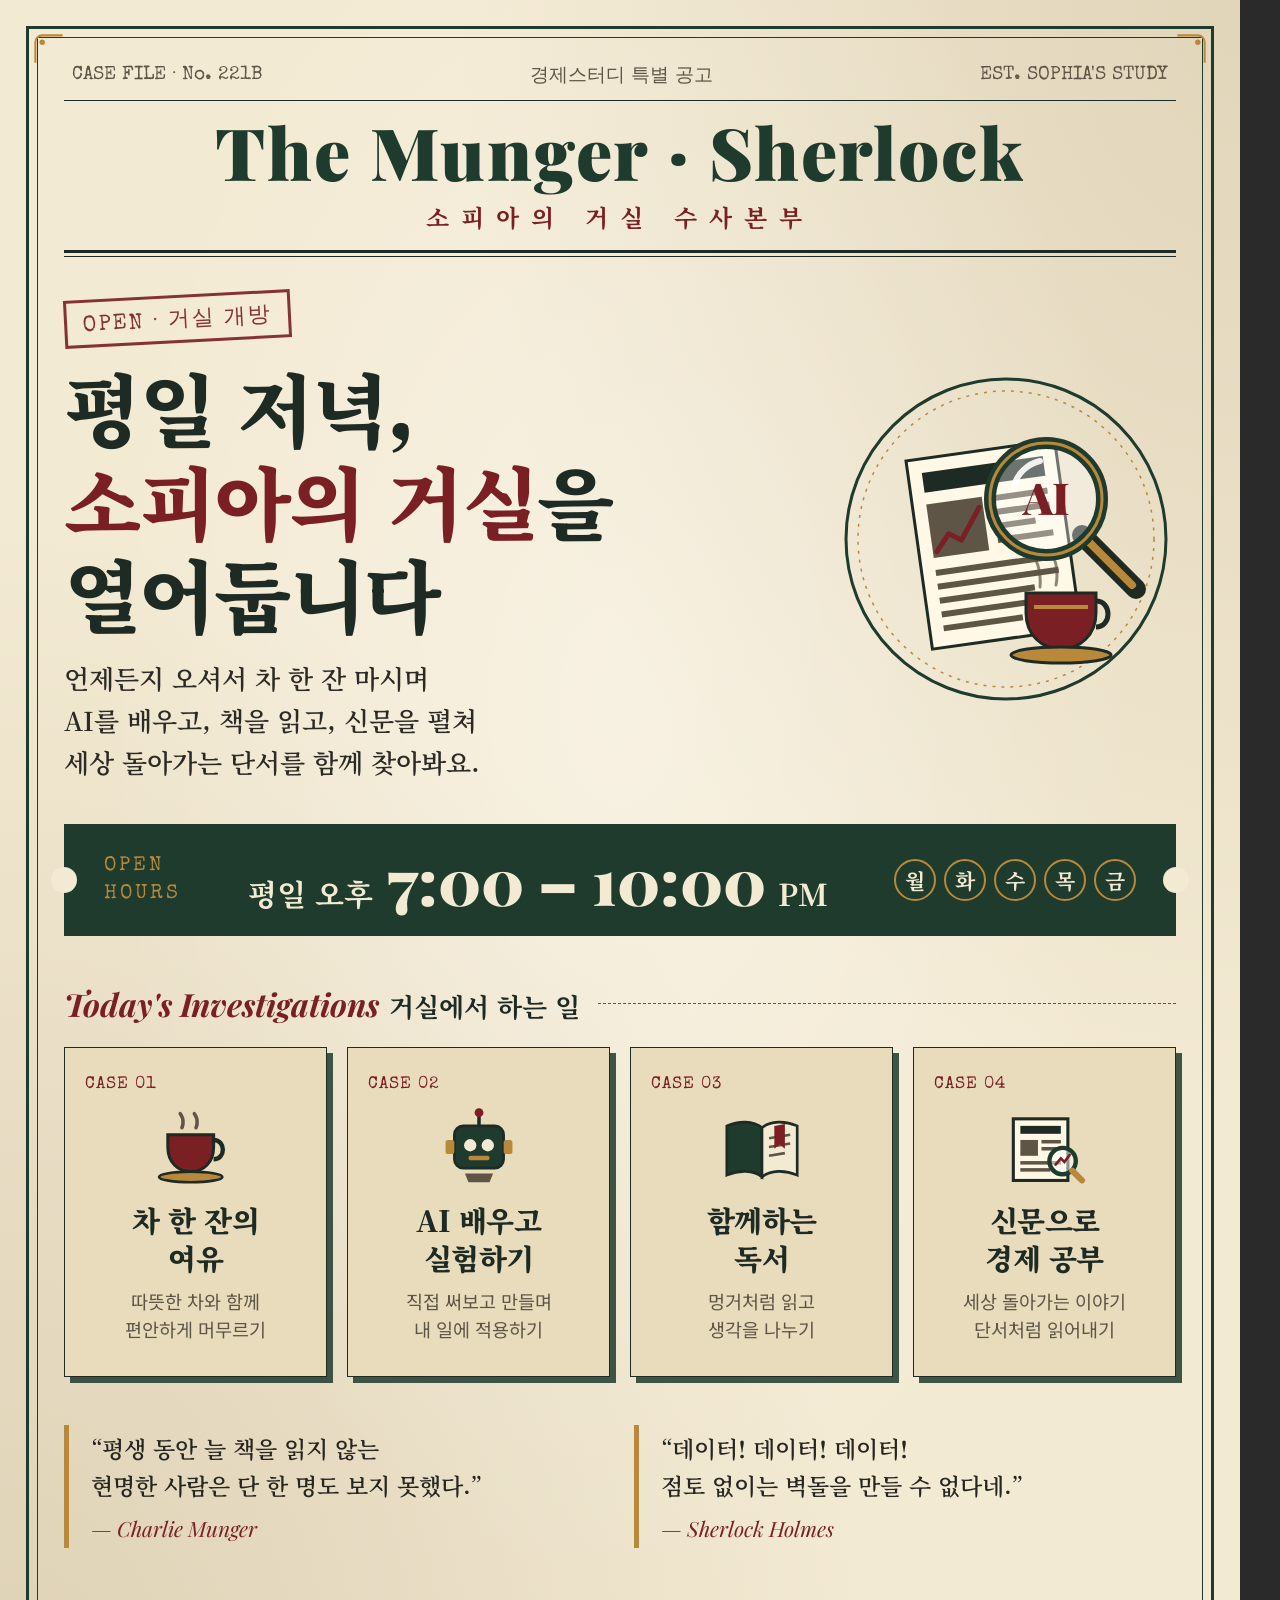
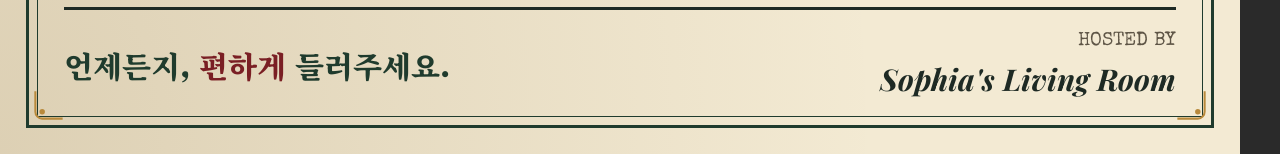
==== poster/sophia-living-room.html @ 951ad438 "Add Munger-Sherlock poster for Sophia's living room study Co-Authored-By: Claude Opus 5.5 <noreply@a" ====
<!DOCTYPE html>
<html lang="ko">
<head>
<meta charset="UTF-8">
<title>소피아의 거실</title>
<link href="https://fonts.googleapis.com/css2?family=Noto+Serif+KR:wght@400;600;700;900&family=Noto+Sans+KR:wght@400;500;700&family=Playfair+Display:ital,wght@0,700;0,900;1,400;1,700&family=Special+Elite&display=swap" rel="stylesheet">
<style>
  :root{
    --paper:#F3EAD3; --paper2:#E9DCBC; --ink:#1E2A24; --green:#1F3B2D;
    --burgundy:#7A1F24; --gold:#B8893B; --muted:#5E5546;
  }
  *{box-sizing:border-box;margin:0;padding:0}
  body{background:#2a2a2a}
  .poster{
    width:1240px;height:1754px;position:relative;overflow:hidden;
    background:
      radial-gradient(ellipse at 50% 40%, rgba(255,255,255,.35), transparent 60%),
      radial-gradient(ellipse at 0% 100%, rgba(120,90,40,.18), transparent 50%),
      radial-gradient(ellipse at 100% 0%, rgba(120,90,40,.15), transparent 45%),
      var(--paper);
    color:var(--ink);font-family:'Noto Serif KR',serif;
    padding:56px 64px;
  }
  .frame{position:absolute;inset:26px;border:3px solid var(--green);pointer-events:none}
  .frame::after{content:"";position:absolute;inset:8px;border:1px solid var(--green)}
  .corner{position:absolute;width:30px;height:30px;color:var(--gold)}
  .c1{top:34px;left:34px}.c2{top:34px;right:34px;transform:scaleX(-1)}
  .c3{bottom:34px;left:34px;transform:scaleY(-1)}.c4{bottom:34px;right:34px;transform:scale(-1)}

  /* masthead */
  .topline{display:flex;justify-content:space-between;align-items:center;
    font-family:'Special Elite',monospace;font-size:19px;color:var(--muted);
    padding:6px 8px 12px;border-bottom:1.5px solid var(--ink)}
  .mast{text-align:center;padding:14px 0 6px}
  .mast .eng{font-family:'Playfair Display',serif;font-weight:900;font-size:72px;letter-spacing:2px;color:var(--green);line-height:1}
  .mast .kor{font-size:24px;letter-spacing:12px;color:var(--burgundy);font-weight:700;margin-top:12px}
  .rule{height:7px;border-top:3px solid var(--ink);border-bottom:1px solid var(--ink);margin:10px 0 0}

  /* hero */
  .hero{display:grid;grid-template-columns:1fr 340px;gap:34px;margin-top:38px;align-items:center}
  .stamp{display:inline-block;font-family:'Special Elite',monospace;font-size:22px;color:var(--burgundy);
    border:3px solid var(--burgundy);padding:6px 16px;transform:rotate(-3deg);letter-spacing:2px;opacity:.9}
  h1{font-weight:900;font-size:80px;line-height:1.16;letter-spacing:-2px;margin-top:18px;color:var(--ink)}
  h1 em{font-style:normal;color:var(--burgundy);position:relative}
  h1 em::after{content:"";position:absolute;left:-4px;right:-4px;bottom:6px;height:16px;background:rgba(184,137,59,.35);z-index:-1}
  .lede{font-size:26px;line-height:1.6;margin-top:18px;color:#2b2a25;font-weight:600}

  .emblem{position:relative;width:340px;height:340px}
  .emblem svg{width:100%;height:100%}

  /* time block */
  .time{margin-top:42px;background:var(--green);color:var(--paper);display:grid;grid-template-columns:auto 1fr auto;align-items:center;gap:30px;padding:24px 40px;position:relative}
  .time::before,.time::after{content:"";position:absolute;top:50%;width:26px;height:26px;background:var(--paper);border-radius:50%;transform:translateY(-50%)}
  .time::before{left:-13px}.time::after{right:-13px}
  .time .lbl{font-family:'Special Elite',monospace;font-size:20px;color:var(--gold);letter-spacing:3px;line-height:1.4}
  .time .big{font-family:'Playfair Display',serif;font-weight:900;font-size:64px;letter-spacing:0;text-align:center;line-height:1;white-space:nowrap}
  .time .big small{font-family:'Noto Serif KR',serif;font-size:30px;font-weight:700;margin-right:14px;letter-spacing:0}
  .time .days{display:flex;gap:8px}
  .time .days span{width:42px;height:42px;border:2px solid var(--gold);border-radius:50%;display:flex;align-items:center;justify-content:center;font-size:21px;font-weight:700;color:var(--paper)}

  /* section title */
  .sec{display:flex;align-items:center;gap:18px;margin:46px 0 22px}
  .sec .t{font-family:'Playfair Display',serif;font-style:italic;font-weight:700;font-size:32px;color:var(--burgundy);white-space:nowrap}
  .sec .t b{font-family:'Noto Serif KR',serif;font-style:normal;font-size:26px;color:var(--ink);margin-left:10px}
  .sec .line{flex:1;height:0;border-top:1.5px dashed var(--muted)}

  /* case cards */
  .cases{display:grid;grid-template-columns:repeat(4,1fr);gap:20px}
  .case{background:var(--paper2);border:1.5px solid var(--ink);padding:28px 20px 32px;position:relative;
    box-shadow:6px 6px 0 rgba(31,59,45,.85)}
  .case .no{font-family:'Special Elite',monospace;font-size:17px;color:var(--burgundy);letter-spacing:1px}
  .case .ic{width:88px;height:88px;margin:10px auto 10px}
  .case .ic svg{width:100%;height:100%}
  .case h3{font-size:29px;font-weight:900;text-align:center;line-height:1.3;letter-spacing:-.5px}
  .case p{font-family:'Noto Sans KR',sans-serif;font-size:18.5px;line-height:1.55;text-align:center;color:var(--muted);margin-top:10px}

  /* quotes */
  .quotes{display:grid;grid-template-columns:1fr 1fr;gap:28px;margin-top:48px}
  .q{border-left:5px solid var(--gold);padding:6px 0 6px 22px}
  .q .txt{font-size:23px;line-height:1.6;font-weight:600;color:#26251f}
  .q .who{font-family:'Playfair Display',serif;font-style:italic;font-size:21px;color:var(--burgundy);margin-top:10px}

  /* footer */
  .foot{position:absolute;left:64px;right:64px;bottom:52px;border-top:3px solid var(--ink);padding-top:18px;
    display:flex;justify-content:space-between;align-items:center}
  .foot .invite{font-size:30px;font-weight:900;color:var(--green)}
  .foot .invite span{color:var(--burgundy)}
  .foot .sig{text-align:right;font-family:'Special Elite',monospace;font-size:19px;color:var(--muted);line-height:1.5}
  .foot .sig b{font-family:'Playfair Display',serif;font-style:italic;font-size:30px;color:var(--ink);font-weight:700}
</style>
</head>
<body>
<div class="poster">
  <div class="frame"></div>
  <svg class="corner c1" viewBox="0 0 44 44"><path d="M2 42V12A10 10 0 0 1 12 2h30" fill="none" stroke="currentColor" stroke-width="3"/><circle cx="12" cy="12" r="4" fill="currentColor"/></svg>
  <svg class="corner c2" viewBox="0 0 44 44"><path d="M2 42V12A10 10 0 0 1 12 2h30" fill="none" stroke="currentColor" stroke-width="3"/><circle cx="12" cy="12" r="4" fill="currentColor"/></svg>
  <svg class="corner c3" viewBox="0 0 44 44"><path d="M2 42V12A10 10 0 0 1 12 2h30" fill="none" stroke="currentColor" stroke-width="3"/><circle cx="12" cy="12" r="4" fill="currentColor"/></svg>
  <svg class="corner c4" viewBox="0 0 44 44"><path d="M2 42V12A10 10 0 0 1 12 2h30" fill="none" stroke="currentColor" stroke-width="3"/><circle cx="12" cy="12" r="4" fill="currentColor"/></svg>

  <div class="topline"><span>CASE FILE · No. 221B</span><span>경제스터디 특별 공고</span><span>EST. SOPHIA'S STUDY</span></div>

  <div class="mast">
    <div class="eng">The Munger&nbsp;·&nbsp;Sherlock</div>
    <div class="kor">소피아의 거실 수사본부</div>
  </div>
  <div class="rule"></div>

  <div class="hero">
    <div>
      <span class="stamp">OPEN · 거실 개방</span>
      <h1>평일 저녁,<br><em>소피아의 거실</em>을<br>열어둡니다</h1>
      <p class="lede">언제든지 오셔서 차 한 잔 마시며<br>AI를 배우고, 책을 읽고, 신문을 펼쳐<br>세상 돌아가는 단서를 함께 찾아봐요.</p>
    </div>
    <div class="emblem">
      <!-- 돋보기 + 찻잔 + 신문 엠블럼 -->
      <svg viewBox="0 0 340 340" xmlns="http://www.w3.org/2000/svg">
        <circle cx="170" cy="170" r="160" fill="none" stroke="#1F3B2D" stroke-width="3"/>
        <circle cx="170" cy="170" r="148" fill="none" stroke="#B8893B" stroke-width="1.5" stroke-dasharray="3 6"/>
        <!-- newspaper -->
        <g transform="translate(70 92) rotate(-8)">
          <rect width="150" height="190" fill="#fff8e6" stroke="#1E2A24" stroke-width="3"/>
          <rect x="14" y="14" width="122" height="20" fill="#1E2A24"/>
          <g fill="#5E5546"><rect x="14" y="46" width="56" height="54"/>
          <rect x="80" y="46" width="56" height="6"/><rect x="80" y="60" width="56" height="6"/><rect x="80" y="74" width="40" height="6"/><rect x="80" y="88" width="56" height="6"/>
          <rect x="14" y="112" width="122" height="6"/><rect x="14" y="126" width="122" height="6"/><rect x="14" y="140" width="96" height="6"/><rect x="14" y="154" width="122" height="6"/><rect x="14" y="168" width="80" height="6"/></g>
          <polyline points="18,94 32,78 44,86 66,56" fill="none" stroke="#7A1F24" stroke-width="5" stroke-linecap="round" stroke-linejoin="round"/>
        </g>
        <!-- teacup -->
        <g transform="translate(190 210)">
          <path d="M14 8c0 0 2 -18 -6 -30M30 6c0 0 4 -18 -4 -30" fill="none" stroke="#5E5546" stroke-width="3" stroke-linecap="round" opacity=".7"/>
          <path d="M0 14h70v20c0 22-16 36-35 36S0 56 0 34z" fill="#7A1F24" stroke="#1E2A24" stroke-width="3"/>
          <path d="M70 22c16 0 16 26 0 26" fill="none" stroke="#1E2A24" stroke-width="5"/>
          <ellipse cx="35" cy="76" rx="50" ry="8" fill="#B8893B" stroke="#1E2A24" stroke-width="3"/>
          <rect x="8" y="26" width="54" height="4" fill="#B8893B"/>
        </g>
        <!-- magnifying glass -->
        <g transform="translate(150 70)">
          <line x1="96" y1="96" x2="150" y2="150" stroke="#1E2A24" stroke-width="20" stroke-linecap="round"/>
          <line x1="104" y1="104" x2="146" y2="146" stroke="#B8893B" stroke-width="8" stroke-linecap="round"/>
          <circle cx="60" cy="60" r="56" fill="rgba(255,255,255,.35)" stroke="#1F3B2D" stroke-width="12"/>
          <circle cx="60" cy="60" r="56" fill="none" stroke="#B8893B" stroke-width="3"/>
          <path d="M28 46a36 36 0 0 1 26-24" fill="none" stroke="#fff" stroke-width="6" stroke-linecap="round" opacity=".9"/>
          <text x="60" y="76" text-anchor="middle" font-family="Playfair Display, serif" font-weight="900" font-size="44" fill="#7A1F24">AI</text>
        </g>
      </svg>
    </div>
  </div>

  <div class="time">
    <div class="lbl">OPEN<br>HOURS</div>
    <div class="big"><small>평일 오후</small>7:00 – 10:00<small style="margin:0 0 0 12px">PM</small></div>
    <div class="days"><span>월</span><span>화</span><span>수</span><span>목</span><span>금</span></div>
  </div>

  <div class="sec"><span class="t">Today's Investigations<b>거실에서 하는 일</b></span><span class="line"></span></div>

  <div class="cases">
    <div class="case">
      <div class="no">CASE 01</div>
      <div class="ic"><svg viewBox="0 0 100 100"><path d="M34 28c0 0 4-8-2-16M50 28c0 0 4-8-2-16" fill="none" stroke="#5E5546" stroke-width="4" stroke-linecap="round"/><path d="M18 36h52v14c0 18-12 28-26 28S18 68 18 50z" fill="#7A1F24" stroke="#1E2A24" stroke-width="3.5"/><path d="M70 42c14 0 14 22 0 22" fill="none" stroke="#1E2A24" stroke-width="5"/><ellipse cx="44" cy="84" rx="36" ry="6" fill="#B8893B" stroke="#1E2A24" stroke-width="3"/></svg></div>
      <h3>차 한 잔의<br>여유</h3>
      <p>따뜻한 차와 함께<br>편안하게 머무르기</p>
    </div>
    <div class="case">
      <div class="no">CASE 02</div>
      <div class="ic"><svg viewBox="0 0 100 100"><rect x="22" y="26" width="56" height="48" rx="10" fill="#1F3B2D" stroke="#1E2A24" stroke-width="3"/><circle cx="40" cy="48" r="7" fill="#F3EAD3"/><circle cx="60" cy="48" r="7" fill="#F3EAD3"/><rect x="38" y="60" width="24" height="5" rx="2.5" fill="#B8893B"/><line x1="50" y1="26" x2="50" y2="14" stroke="#1E2A24" stroke-width="4"/><circle cx="50" cy="11" r="5" fill="#7A1F24"/><rect x="12" y="42" width="10" height="16" rx="3" fill="#B8893B"/><rect x="78" y="42" width="10" height="16" rx="3" fill="#B8893B"/><path d="M34 80h32l-4 10H38z" fill="#5E5546"/></svg></div>
      <h3>AI 배우고<br>실험하기</h3>
      <p>직접 써보고 만들며<br>내 일에 적용하기</p>
    </div>
    <div class="case">
      <div class="no">CASE 03</div>
      <div class="ic"><svg viewBox="0 0 100 100"><path d="M10 26c14-6 30-6 40 2v56c-10-8-26-8-40-2z" fill="#1F3B2D" stroke="#1E2A24" stroke-width="3"/><path d="M90 26c-14-6-30-6-40 2v56c10-8 26-8 40-2z" fill="#F3EAD3" stroke="#1E2A24" stroke-width="3"/><g stroke="#5E5546" stroke-width="3"><line x1="58" y1="40" x2="82" y2="36"/><line x1="58" y1="50" x2="82" y2="46"/><line x1="58" y1="60" x2="76" y2="57"/></g><path d="M64 26v26l6-5 6 5V24" fill="#7A1F24"/></svg></div>
      <h3>함께하는<br>독서</h3>
      <p>멍거처럼 읽고<br>생각을 나누기</p>
    </div>
    <div class="case">
      <div class="no">CASE 04</div>
      <div class="ic"><svg viewBox="0 0 100 100"><rect x="14" y="18" width="62" height="70" fill="#fff8e6" stroke="#1E2A24" stroke-width="3.5"/><rect x="22" y="26" width="46" height="9" fill="#1E2A24"/><g fill="#5E5546"><rect x="22" y="42" width="20" height="18"/><rect x="46" y="42" width="22" height="4"/><rect x="46" y="50" width="22" height="4"/><rect x="22" y="66" width="46" height="4"/><rect x="22" y="74" width="34" height="4"/></g><circle cx="70" cy="66" r="15" fill="rgba(255,255,255,.5)" stroke="#1F3B2D" stroke-width="5"/><line x1="81" y1="77" x2="92" y2="88" stroke="#B8893B" stroke-width="7" stroke-linecap="round"/><polyline points="62,70 68,63 72,67 78,59" fill="none" stroke="#7A1F24" stroke-width="3" stroke-linecap="round"/></svg></div>
      <h3>신문으로<br>경제 공부</h3>
      <p>세상 돌아가는 이야기<br>단서처럼 읽어내기</p>
    </div>
  </div>

  <div class="quotes">
    <div class="q">
      <div class="txt">“평생 동안 늘 책을 읽지 않는<br>현명한 사람은 단 한 명도 보지 못했다.”</div>
      <div class="who">— Charlie Munger</div>
    </div>
    <div class="q">
      <div class="txt">“데이터! 데이터! 데이터!<br>점토 없이는 벽돌을 만들 수 없다네.”</div>
      <div class="who">— Sherlock Holmes</div>
    </div>
  </div>

  <div class="foot">
    <div class="invite">언제든지, <span>편하게</span> 들러주세요.</div>
    <div class="sig">HOSTED BY<br><b>Sophia's Living Room</b></div>
  </div>
</div>
</body>
</html>
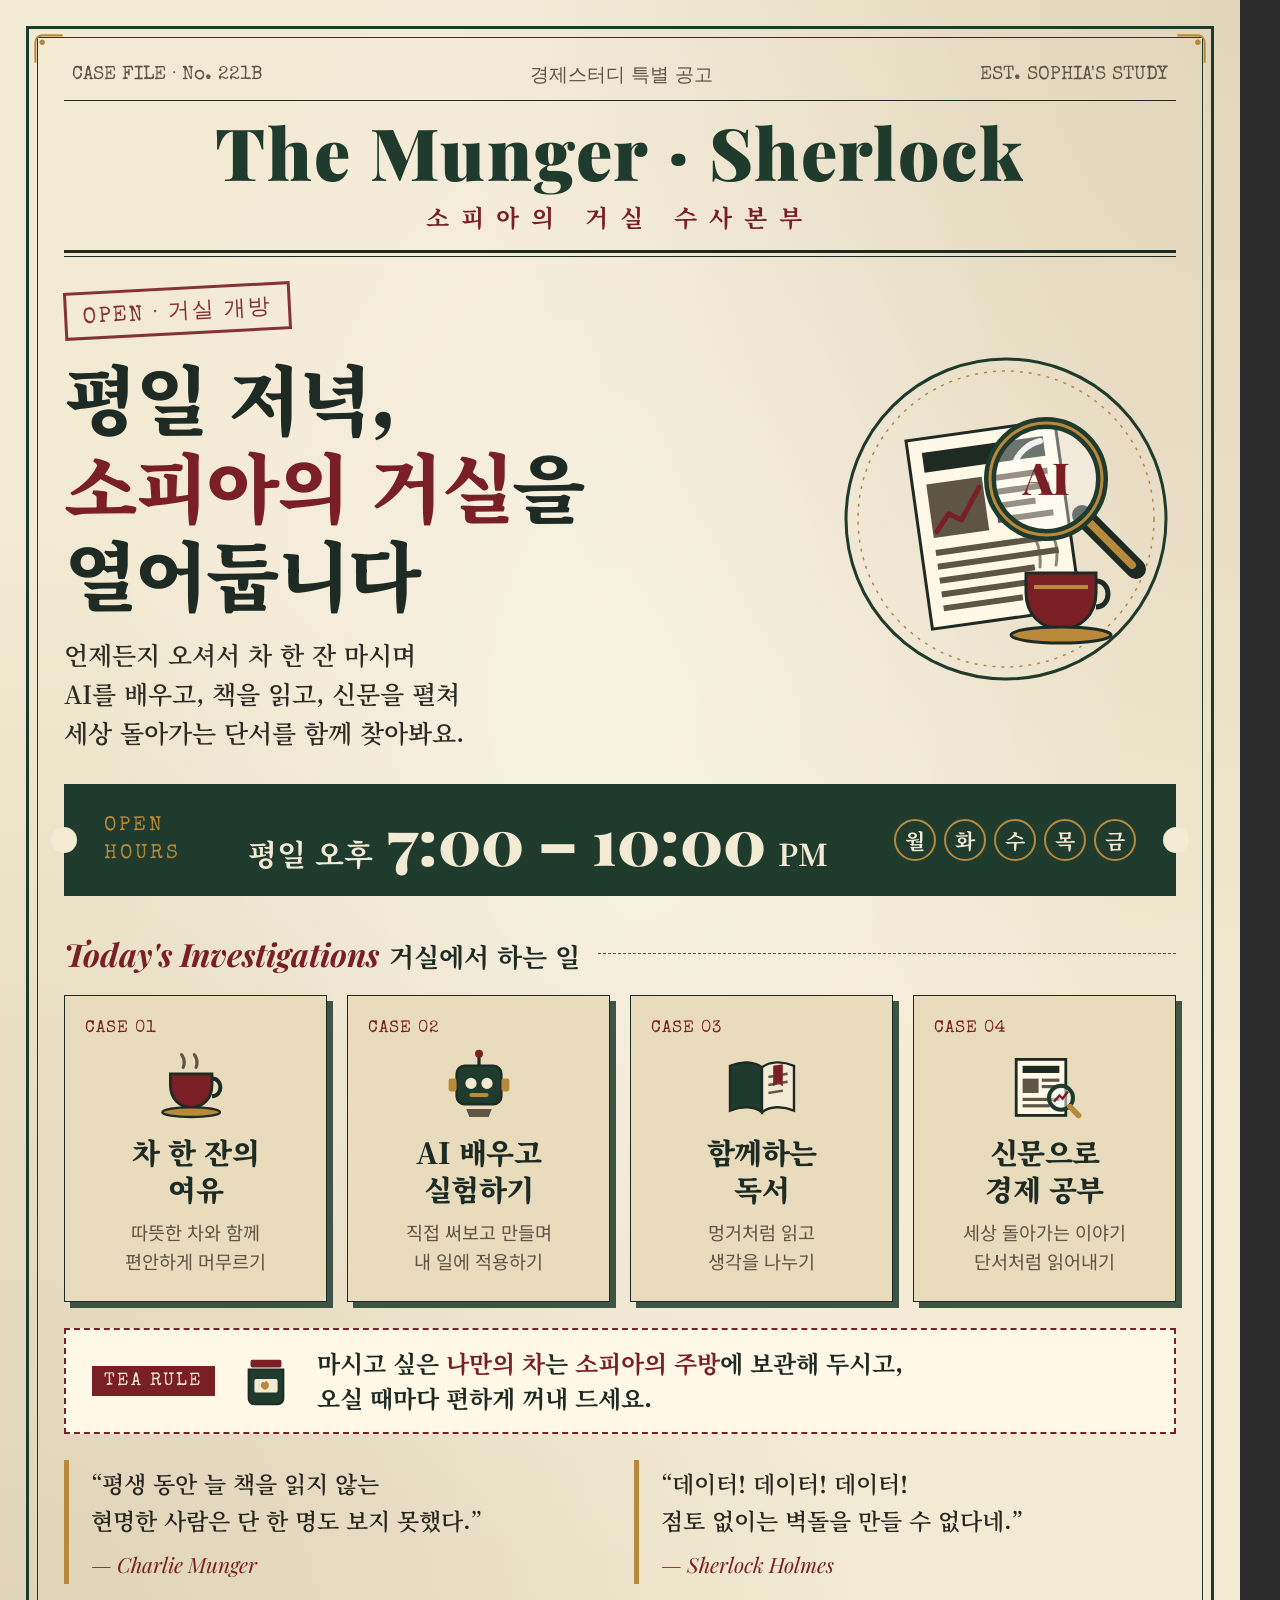
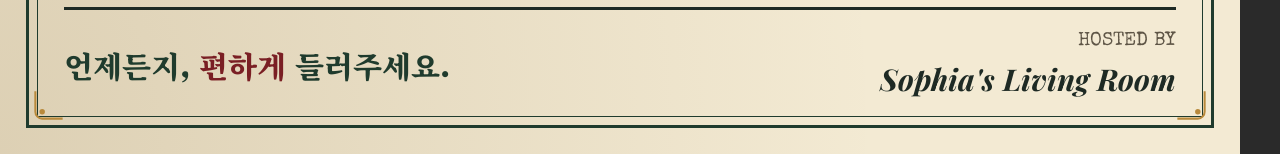
==== commit 1858d47c: "Add tea rule note to living room poster Co-Authored-By: Claude Opus 5.5 <noreply@anthropic.com> Clau" ====
--- a/poster/sophia-living-room.html
+++ b/poster/sophia-living-room.html
@@ -37,19 +37,19 @@
   .rule{height:7px;border-top:3px solid var(--ink);border-bottom:1px solid var(--ink);margin:10px 0 0}
 
   /* hero */
-  .hero{display:grid;grid-template-columns:1fr 340px;gap:34px;margin-top:38px;align-items:center}
+  .hero{display:grid;grid-template-columns:1fr 340px;gap:34px;margin-top:30px;align-items:center}
   .stamp{display:inline-block;font-family:'Special Elite',monospace;font-size:22px;color:var(--burgundy);
     border:3px solid var(--burgundy);padding:6px 16px;transform:rotate(-3deg);letter-spacing:2px;opacity:.9}
-  h1{font-weight:900;font-size:80px;line-height:1.16;letter-spacing:-2px;margin-top:18px;color:var(--ink)}
+  h1{font-weight:900;font-size:76px;line-height:1.16;letter-spacing:-2px;margin-top:18px;color:var(--ink)}
   h1 em{font-style:normal;color:var(--burgundy);position:relative}
   h1 em::after{content:"";position:absolute;left:-4px;right:-4px;bottom:6px;height:16px;background:rgba(184,137,59,.35);z-index:-1}
-  .lede{font-size:26px;line-height:1.6;margin-top:18px;color:#2b2a25;font-weight:600}
+  .lede{font-size:25px;line-height:1.55;margin-top:18px;color:#2b2a25;font-weight:600}
 
   .emblem{position:relative;width:340px;height:340px}
   .emblem svg{width:100%;height:100%}
 
   /* time block */
-  .time{margin-top:42px;background:var(--green);color:var(--paper);display:grid;grid-template-columns:auto 1fr auto;align-items:center;gap:30px;padding:24px 40px;position:relative}
+  .time{margin-top:32px;background:var(--green);color:var(--paper);display:grid;grid-template-columns:auto 1fr auto;align-items:center;gap:30px;padding:24px 40px;position:relative}
   .time::before,.time::after{content:"";position:absolute;top:50%;width:26px;height:26px;background:var(--paper);border-radius:50%;transform:translateY(-50%)}
   .time::before{left:-13px}.time::after{right:-13px}
   .time .lbl{font-family:'Special Elite',monospace;font-size:20px;color:var(--gold);letter-spacing:3px;line-height:1.4}
@@ -59,23 +59,30 @@
   .time .days span{width:42px;height:42px;border:2px solid var(--gold);border-radius:50%;display:flex;align-items:center;justify-content:center;font-size:21px;font-weight:700;color:var(--paper)}
 
   /* section title */
-  .sec{display:flex;align-items:center;gap:18px;margin:46px 0 22px}
+  .sec{display:flex;align-items:center;gap:18px;margin:36px 0 20px}
   .sec .t{font-family:'Playfair Display',serif;font-style:italic;font-weight:700;font-size:32px;color:var(--burgundy);white-space:nowrap}
   .sec .t b{font-family:'Noto Serif KR',serif;font-style:normal;font-size:26px;color:var(--ink);margin-left:10px}
   .sec .line{flex:1;height:0;border-top:1.5px dashed var(--muted)}
 
   /* case cards */
   .cases{display:grid;grid-template-columns:repeat(4,1fr);gap:20px}
-  .case{background:var(--paper2);border:1.5px solid var(--ink);padding:28px 20px 32px;position:relative;
+  .case{background:var(--paper2);border:1.5px solid var(--ink);padding:24px 20px 26px;position:relative;
     box-shadow:6px 6px 0 rgba(31,59,45,.85)}
   .case .no{font-family:'Special Elite',monospace;font-size:17px;color:var(--burgundy);letter-spacing:1px}
-  .case .ic{width:88px;height:88px;margin:10px auto 10px}
+  .case .ic{width:80px;height:80px;margin:8px auto 8px}
   .case .ic svg{width:100%;height:100%}
   .case h3{font-size:29px;font-weight:900;text-align:center;line-height:1.3;letter-spacing:-.5px}
   .case p{font-family:'Noto Sans KR',sans-serif;font-size:18.5px;line-height:1.55;text-align:center;color:var(--muted);margin-top:10px}
 
   /* quotes */
-  .quotes{display:grid;grid-template-columns:1fr 1fr;gap:28px;margin-top:48px}
+  .quotes{display:grid;grid-template-columns:1fr 1fr;gap:28px;margin-top:26px}
+  /* tea note */
+  .tea{margin-top:26px;display:flex;align-items:center;gap:22px;padding:16px 26px;background:#fff8e6;
+    border:2px dashed var(--burgundy);position:relative}
+  .tea .tag{font-family:'Special Elite',monospace;font-size:18px;color:var(--paper);background:var(--burgundy);padding:6px 12px;letter-spacing:2px;white-space:nowrap}
+  .tea .ic{width:58px;height:58px;flex-shrink:0}.tea .ic svg{width:100%;height:100%}
+  .tea .msg{font-size:24px;font-weight:700;line-height:1.45;color:var(--ink)}
+  .tea .msg b{color:var(--burgundy)}
   .q{border-left:5px solid var(--gold);padding:6px 0 6px 22px}
   .q .txt{font-size:23px;line-height:1.6;font-weight:600;color:#26251f}
   .q .who{font-family:'Playfair Display',serif;font-style:italic;font-size:21px;color:var(--burgundy);margin-top:10px}
@@ -181,6 +188,12 @@
     </div>
   </div>
 
+  <div class="tea">
+    <span class="tag">TEA RULE</span>
+    <div class="ic"><svg viewBox="0 0 60 60"><rect x="14" y="8" width="32" height="8" rx="2" fill="#7A1F24"/><path d="M12 18h36v30a6 6 0 0 1-6 6H18a6 6 0 0 1-6-6z" fill="#1F3B2D" stroke="#1E2A24" stroke-width="2"/><rect x="18" y="28" width="24" height="14" rx="2" fill="#F3EAD3"/><path d="M26 31c-3 4 0 8 4 8 4-2 4-7 0-9-1 2-3 1-4 1z" fill="#B8893B"/></svg></div>
+    <div class="msg">마시고 싶은 <b>나만의 차</b>는 <b>소피아의 주방</b>에 보관해 두시고,<br>오실 때마다 편하게 꺼내 드세요.</div>
+  </div>
+
   <div class="quotes">
     <div class="q">
       <div class="txt">“평생 동안 늘 책을 읽지 않는<br>현명한 사람은 단 한 명도 보지 못했다.”</div>
